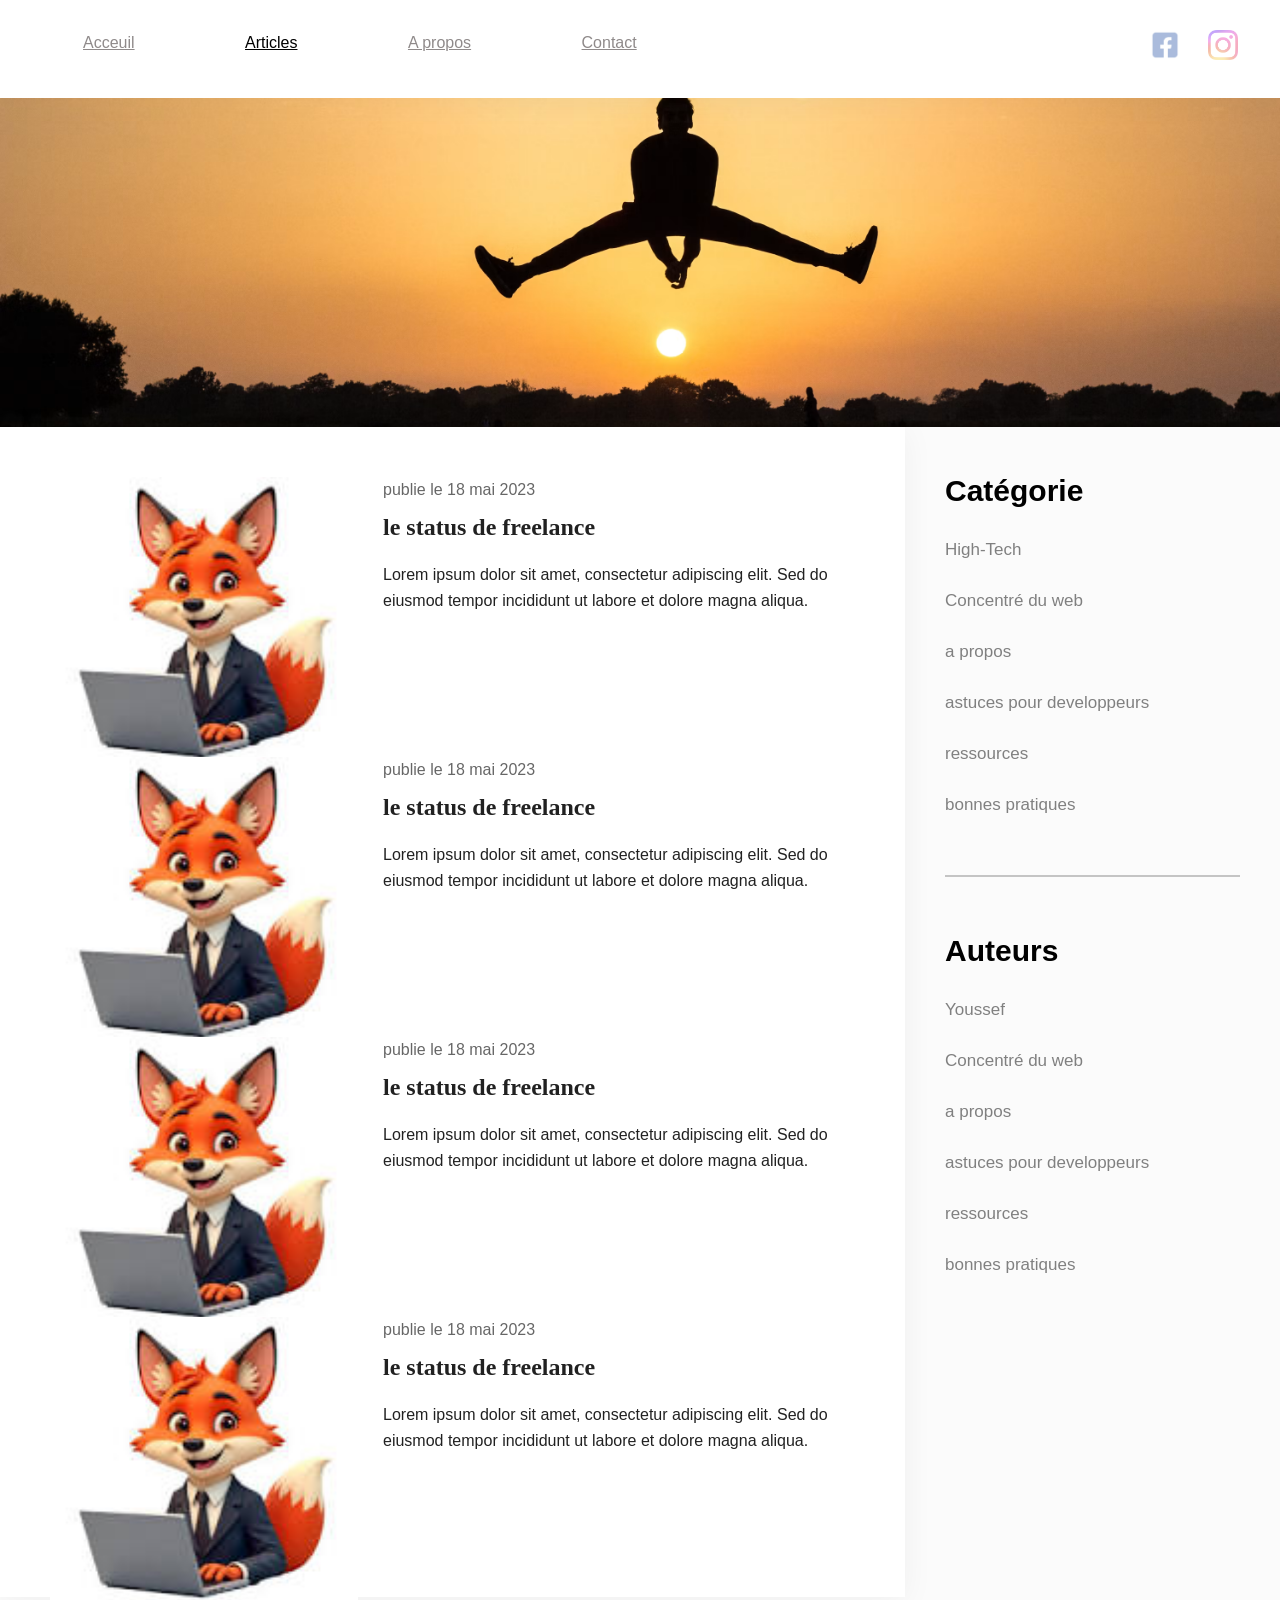
==== TPS/formation_CSS_TP1/index.html @ c53a4307 "ajout du tps" ====
<!DOCTYPE html>
<html lang="en">
<head>
    <meta charset="UTF-8">
    <meta name="viewport" content="width=device-width, initial-scale=1.0">
    <title>mon blog</title>
    <link rel="stylesheet" href="style.css">
</head>
<body>
    <header class="topbar">
        <nav>
           <a href="#">Acceuil</a>
           <a href="#" class="active">Articles</a>
           <a href="#">A propos</a>
           <a href="#">Contact</a>
        </nav>
        <div class="social">
            <a href="#" title="facebook"><img src="fb.png" title="facebook"></a>
            <a href="#" title="insta"><img src="insta.jpg" title="insta"></a>
        </div>
    </header>
    <div class="banner"></div>
    <main class="main">
        <div class="container">
            <article class="article">
                <a href="article.html" class="article-img"><img src="fox.jpg" alt="Article"></a>
                <div class="article-date">publie le 18 mai 2023</div>
                <h2 class="article-title"><a href="article.html">le status de freelance</a></h2>
                <p class="article-content">Lorem ipsum dolor sit amet, consectetur adipiscing elit. Sed do eiusmod tempor incididunt ut labore et dolore magna aliqua.</p>
            </article>
            <article class="article">
                <a href="article.html" class="article-img"><img src="fox.jpg" alt="Article"></a>
                <div class="article-date">publie le 18 mai 2023</div>
                <h2 class="article-title"><a href="article.html">le status de freelance</a></h2>
                <p class="article-content">Lorem ipsum dolor sit amet, consectetur adipiscing elit. Sed do eiusmod tempor incididunt ut labore et dolore magna aliqua.</p>
            </article>
            <article class="article">
                <a href="article.html" class="article-img"><img src="fox.jpg" alt="Article"></a>
                <div class="article-date">publie le 18 mai 2023</div>
                <h2 class="article-title"><a href="article.html">le status de freelance</a></h2>
                <p class="article-content">Lorem ipsum dolor sit amet, consectetur adipiscing elit. Sed do eiusmod tempor incididunt ut labore et dolore magna aliqua.</p>
            </article>
            <article class="article">
                <a href="article.html" class="article-img"><img src="fox.jpg" alt="Article"></a>
                <div class="article-date">publie le 18 mai 2023</div>
                <h2 class="article-title"><a href="article.html">le status de freelance</a></h2>
                <p class="article-content">Lorem ipsum dolor sit amet, consectetur adipiscing elit. Sed do eiusmod tempor incididunt ut labore et dolore magna aliqua.</p>
            </article>
        </div>
    </main>
    <aside class="sidebar">
        <h4 class="sidebar-title">Catégorie</h4>
        <ul>
            <li><a href="#">High-Tech</a></li>
            <li><a href="#">Concentré du web</a></li>
            <li><a href="#">a propos</a></li>
            <li><a href="#">astuces pour developpeurs</a></li>
            <li><a href="#">ressources</a></li>
            <li><a href="#">bonnes pratiques</a></li>
        </ul>
        <hr>
        <h4 class="sidebar-title">Auteurs</h4>
        <ul>
            <li><a href="#">Youssef</a></li>
            <li><a href="#">Concentré du web</a></li>
            <li><a href="#">a propos</a></li>
            <li><a href="#">astuces pour developpeurs</a></li>
            <li><a href="#">ressources</a></li>
            <li><a href="#">bonnes pratiques</a></li>
        </ul>
    </aside>

    <footer class="footer">
        Créé par ysf
    </footer>
</body>
</html>
---- TPS/formation_CSS_TP1/style.css ----
*{
    box-sizing: border-box;
}

body,html{
    font-size: 16px;
    font-family:"Montserrat",sans-serif;
    color:rgba(0, 0, 0, .87);
    line-height: 1.6;
    margin: 0;
    background-color: #FBFBFB;
}
.social img{
    width: 30px;
    height: 30px;
}
.topbar{
    background-color: #fff;
    position: fixed;
    top: 0;
    left: 0;
    right: 0;
    width: 100%;
    padding: 30px;
    z-index: 3;
    box-shadow: 0px 4px 30px rgba(0, 0, 0, .05);
}
.topbar nav{
    float: left;
    text-decoration: none;
    font-weight:500;
}
.topbar nav a{
    color: rgb(143, 138, 138);
    padding: 0 53px;
}
.topbar nav a:hover, .topbar nav a.active{
    color: #000;
}
.social{
    float:right;
}
.social a{
    padding: 0 12px;
    opacity: 0.4;
}
.social a:hover{
    opacity: 1;
}
.banner{
    height: 427px;
    background: url("banner.avif") no-repeat center center/ cover;
}
.main{
    float:left;
    background-color: #FFF;
    width:calc(100% - 375px);
    box-shadow: 0px 4px 30px rgba(0, 0, 0, .05);
    z-index: 2;
    position: relative;
}
.sidebar{
    float:right;
    background-color: #FBFBFB;
    width: 375px;
    padding: 40px;
    font-size: 17px;
    z-index: 1;
}

.sidebar-title{
    font-size: 30px;
    color:black;
    margin:15px 0;
}

.sidebar-title:first-child{
    margin-top: 0;
}
.sidebar ul{
    margin: 0;
    padding: 0;
    list-style: none;
    line-height: 2.3;

}
.sidebar li{
    padding: 6px 0;
}

.sidebar li:first-child{
    padding-top: 0;
}

.sidebar li:last-child{
    padding-bottom: 0;
}

.sidebar a{
    color:gray;
    text-decoration: none;
}
.sidebar a:hover{
    text-decoration: underline;
}

hr{
    border:1px solid #C4C4C4;
    margin:50px 0;
}

.article{
    position: relative;
    margin: 50px;
    padding-left: 333px;
    min-height: 230px;
}

.article-img{
    position: absolute;
    left: 0;
    top: 0;
    width: 308px;
    height: 203px;
    margin-right: 25px;
}
.article-img img{
    width: 100%;
    height: auto;
}
.article-date{
    font-weight: 300;
    color: rgba(0,0,0,.6);
    margin-bottom: 5px;
}

.article a{
    color:inherit;
    text-decoration: none;
}

.article a:hover{
    text-decoration: underline;
}

.article-title{
    font: size 2.25rem;
    font-family: "cardo",serif;
    margin: 0 0 15px 0;
}
.footer{
    clear:both;
}

.container{
    margin: 0 auto;
    max-width: 940px;
}

.article{
    perspective: 100px;
}
.article-img{
    transition: all 1s;
}
.article-img:hover{
    transform: rotateY(60deg);
    scale: 0.5;
}
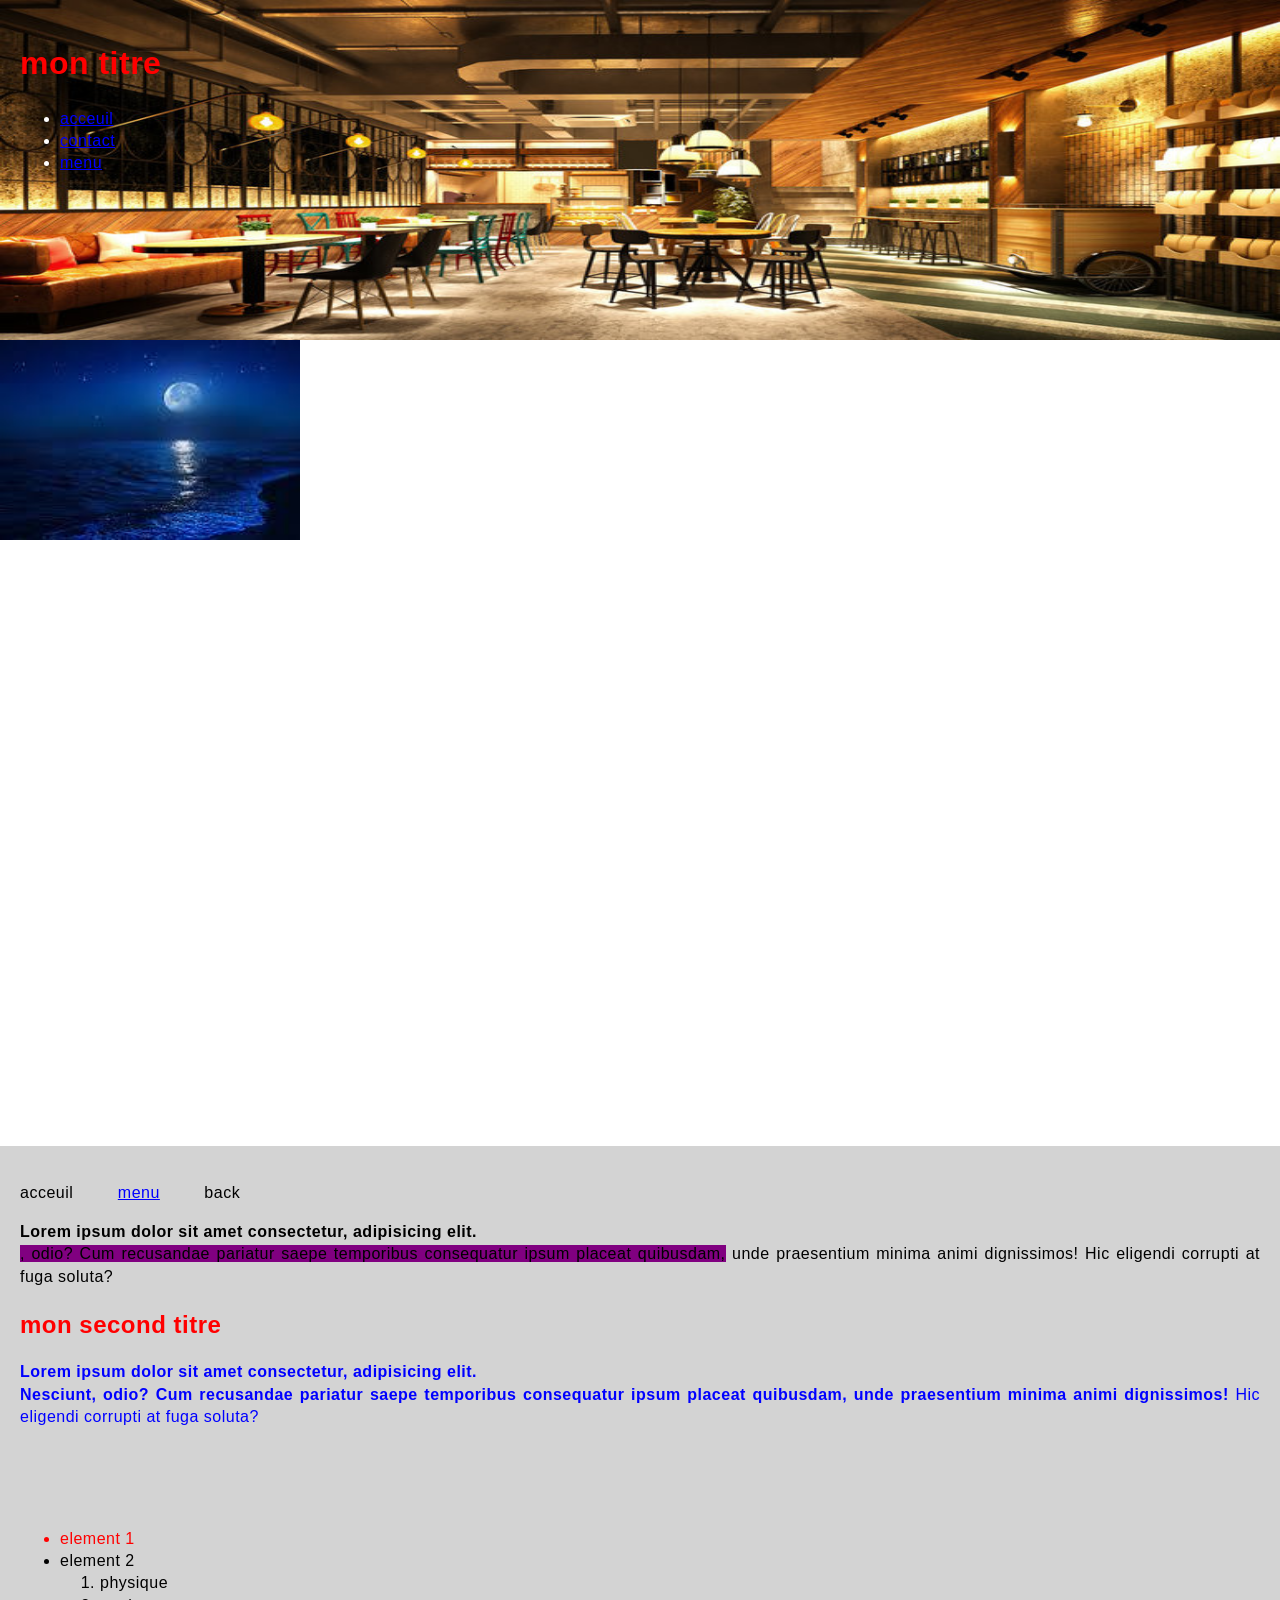
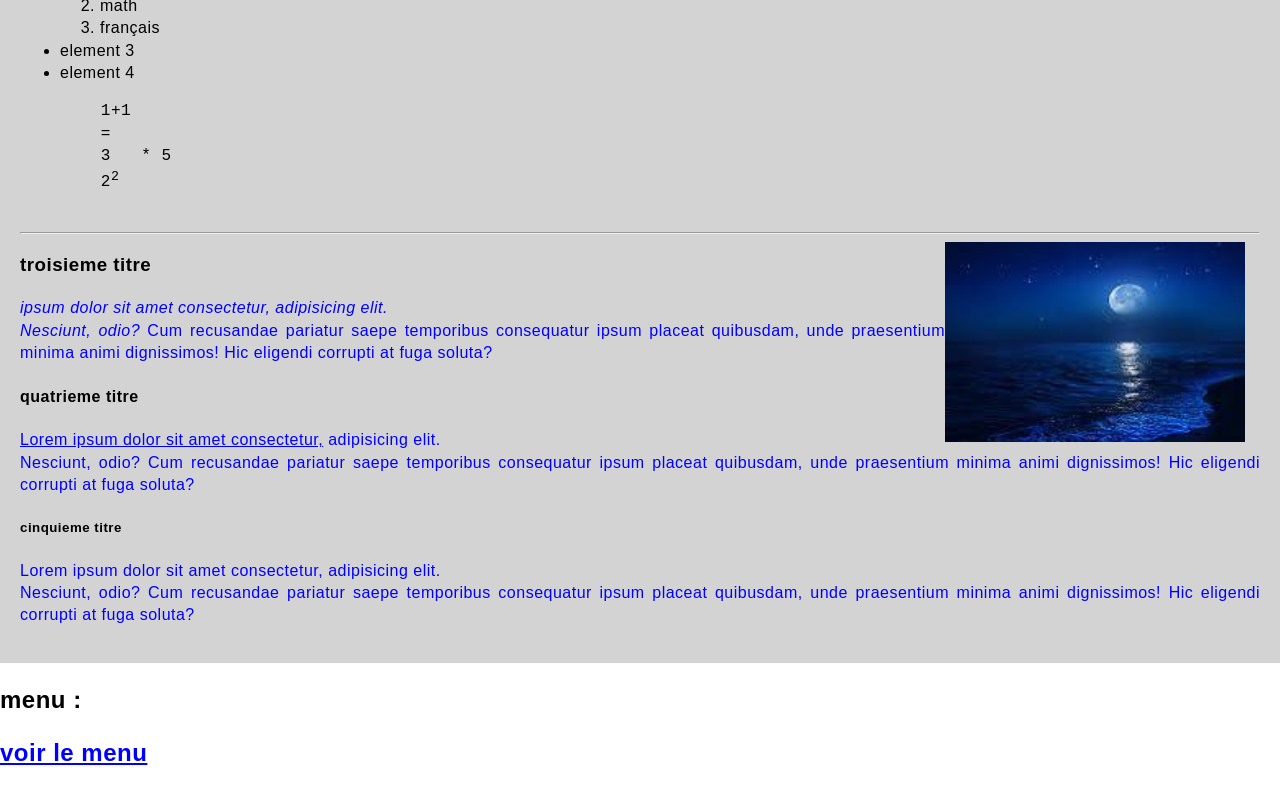
==== commit 3d51bba3: "rearrangement TP1" ====
--- a/TPS/formation_CSS_TP1/index.html
+++ b/TPS/formation_CSS_TP1/index.html
@@ -1,77 +1,75 @@
 <!DOCTYPE html>
-<html lang="en">
+<html lang="fr">
 <head>
     <meta charset="UTF-8">
     <meta name="viewport" content="width=device-width, initial-scale=1.0">
-    <title>mon blog</title>
+    <title>ma premierere page</title>
     <link rel="stylesheet" href="style.css">
 </head>
 <body>
-    <header class="topbar">
-        <nav>
-           <a href="#">Acceuil</a>
-           <a href="#" class="active">Articles</a>
-           <a href="#">A propos</a>
-           <a href="#">Contact</a>
+    <header class="header">
+        <h1 class="title">mon titre</h1>
+        <nav class="header.nav">
+            <ul>
+                <li><a href="index.html">acceuil</a></li>
+                <li><a href="contact.html">contact</a></li>
+                <li><a href="menu.html">menu</a></li>
+            </ul>
         </nav>
-        <div class="social">
-            <a href="#" title="facebook"><img src="fb.png" title="facebook"></a>
-            <a href="#" title="insta"><img src="insta.jpg" title="insta"></a>
+        <div class="header-clear">
         </div>
+        
     </header>
-    <div class="banner"></div>
-    <main class="main">
-        <div class="container">
-            <article class="article">
-                <a href="article.html" class="article-img"><img src="fox.jpg" alt="Article"></a>
-                <div class="article-date">publie le 18 mai 2023</div>
-                <h2 class="article-title"><a href="article.html">le status de freelance</a></h2>
-                <p class="article-content">Lorem ipsum dolor sit amet, consectetur adipiscing elit. Sed do eiusmod tempor incididunt ut labore et dolore magna aliqua.</p>
-            </article>
-            <article class="article">
-                <a href="article.html" class="article-img"><img src="fox.jpg" alt="Article"></a>
-                <div class="article-date">publie le 18 mai 2023</div>
-                <h2 class="article-title"><a href="article.html">le status de freelance</a></h2>
-                <p class="article-content">Lorem ipsum dolor sit amet, consectetur adipiscing elit. Sed do eiusmod tempor incididunt ut labore et dolore magna aliqua.</p>
-            </article>
-            <article class="article">
-                <a href="article.html" class="article-img"><img src="fox.jpg" alt="Article"></a>
-                <div class="article-date">publie le 18 mai 2023</div>
-                <h2 class="article-title"><a href="article.html">le status de freelance</a></h2>
-                <p class="article-content">Lorem ipsum dolor sit amet, consectetur adipiscing elit. Sed do eiusmod tempor incididunt ut labore et dolore magna aliqua.</p>
-            </article>
-            <article class="article">
-                <a href="article.html" class="article-img"><img src="fox.jpg" alt="Article"></a>
-                <div class="article-date">publie le 18 mai 2023</div>
-                <h2 class="article-title"><a href="article.html">le status de freelance</a></h2>
-                <p class="article-content">Lorem ipsum dolor sit amet, consectetur adipiscing elit. Sed do eiusmod tempor incididunt ut labore et dolore magna aliqua.</p>
-            </article>
-        </div>
-    </main>
-    <aside class="sidebar">
-        <h4 class="sidebar-title">Catégorie</h4>
-        <ul>
-            <li><a href="#">High-Tech</a></li>
-            <li><a href="#">Concentré du web</a></li>
-            <li><a href="#">a propos</a></li>
-            <li><a href="#">astuces pour developpeurs</a></li>
-            <li><a href="#">ressources</a></li>
-            <li><a href="#">bonnes pratiques</a></li>
-        </ul>
-        <hr>
-        <h4 class="sidebar-title">Auteurs</h4>
-        <ul>
-            <li><a href="#">Youssef</a></li>
-            <li><a href="#">Concentré du web</a></li>
-            <li><a href="#">a propos</a></li>
-            <li><a href="#">astuces pour developpeurs</a></li>
-            <li><a href="#">ressources</a></li>
-            <li><a href="#">bonnes pratiques</a></li>
-        </ul>
-    </aside>
+    
+    
+    
+    <iframe src="https://wikipedia.org" width="600" height="800" frameborder="0" allowfullscreen></iframe>
+    <img src="image1.jpg" class="alignleft">
+    <article class="main">
+    <div><p>acceuil &nbsp &nbsp &nbsp &nbsp <a href="#menu">menu</a> &nbsp &nbsp &nbsp &nbsp back</p>
+    <p><b>Lorem ipsum dolor sit amet consectetur, adipisicing elit.</b><br>
+         <span>, odio? Cum recusandae pariatur saepe temporibus consequatur ipsum placeat quibusdam,</span>
+          unde praesentium minima animi dignissimos! Hic eligendi corrupti at fuga soluta?</p></div>
+    <span><h2 class="title">mon second titre</h2>
+    <p><b>Lorem ipsum dolor sit amet consectetur, adipisicing elit.<br></span>
+         Nesciunt, odio? Cum recusandae pariatur saepe temporibus consequatur ipsum placeat quibusdam,
+          unde praesentium minima animi dignissimos!</b> Hic eligendi corrupti at fuga soluta?</p>
+    <br><br><br>
+    <ul>
+        <li id="elem1">element 1</li>
+        <li>element 2
+            <ol>
+                <li>physique</li>
+                <li>math</li>
+                <li>français</li>
+            </ol>
+        </li>
+        <li>element 3</li>
+        <li>element 4</li>
+    </ul>
+    <pre>
+        1+1
+        =
+        3   * 5
+        2<sup>2</sup>
+    </pre>
 
-    <footer class="footer">
-        Créé par ysf
-    </footer>
+    <hr>
+    <img src="image1.jpg" class="alignright">
+    <h3>troisieme titre</h3>
+    <p><em>ipsum dolor sit amet consectetur, adipisicing elit.<br>
+         Nesciunt, odio?</em> Cum recusandae pariatur saepe temporibus consequatur ipsum placeat quibusdam,
+          unde praesentium minima animi dignissimos! Hic eligendi corrupti at fuga soluta?</p>
+    <h4>quatrieme titre</h4>
+    <p><u>Lorem ipsum dolor sit amet consectetur,</u> adipisicing elit.<br>
+         Nesciunt, odio? Cum recusandae pariatur saepe temporibus consequatur ipsum placeat quibusdam,
+          unde praesentium minima animi dignissimos! Hic eligendi corrupti at fuga soluta?</p>
+    <h5>cinquieme titre</h5>
+    <p>Lorem ipsum dolor sit amet consectetur, adipisicing elit.<br>
+         Nesciunt, odio? Cum recusandae pariatur saepe temporibus consequatur ipsum placeat quibusdam,
+          unde praesentium minima animi dignissimos! Hic eligendi corrupti at fuga soluta?</p>
+    </article>
+    <h2 id="menu">menu :</h2>
+    <a href="menu.html" target="_blank"><h2>voir le menu</h2></a>
 </body>
 </html>
--- a/TPS/formation_CSS_TP1/style.css
+++ b/TPS/formation_CSS_TP1/style.css
@@ -1,169 +1,145 @@
-*{
-    box-sizing: border-box;
+body{
+    margin: 0;
+    line-height: 1.4;
+    letter-spacing: 0.5px;
+    font-family:"comic sans ms","helvetica",sans-serif;
+}
+.title,#elem1{
+    color: red;
+}
+h2 ~ p{
+    color: blue;
+}
+input[type="text"]{
+    width: 200px;
+}
+a{
+    color: blue;
+}
+a:hover{
+    color: green;
+}
+span{
+    background-color: purple;
+}
+.header{
+    /*position: fixed;
+    top: 0;
+    left: 0;
+    right: 0; */
+    background-color:grey;
+    padding: 20px;
+    margin-top: 0px;
+    height: 300px;
+    color:white;
+    background-image: url("image4.jpg");
+    background-repeat: no-repeat;
+    background-attachment: local,fixed;
+    background-position:center top;
+    background-size: 100% 100%,cover;
+}
+.header-img{
+    width: 300px;
+    height: 200px;
+    
+}
+.header-title{
+    margin-top: 0;
+    font-size: 30px;
+    font-weight: 900;
+    font-style: italic;
+
+}
+.header-nav{
+    overflow: hidden;
+    text-align: center;
+}
+.header-nav a{
+    color:white;    
+    text-decoration: none;
+}
+.header-nav a:hover{
+    text-decoration: underline;
+}
+.main{
+    background-color: lightgray;
+    padding: 20px;
+    overflow: hidden;
+    font-size: 16px;
+}
+.main p{
+    text-align: justify;}
+.button{
+    color: white;
+    background-color: rgb(20, 123, 192);
+    padding: 5px 10px;
+    text-decoration: none;
+    font-size: 20px;
+}
+.footer{
+    background-color: grey;
+    padding: 10px 20px;
+}
+.alignleft{
+    width: 300px;
+    height: 200px;
+    float: left;
+    margin-right: 15px;
+}
+.alignright{
+    width: 300px;
+    height: 200px;
+    float: right;
+    margin-right: 15px;
+}
+hr{
+    clear: both;
 }
 
-body,html{
-    font-size: 16px;
-    font-family:"Montserrat",sans-serif;
-    color:rgba(0, 0, 0, .87);
-    line-height: 1.6;
-    margin: 0;
-    background-color: #FBFBFB;
+.header-bar{
+    display: flex;
+    justify-content: space-between;
+    align-items: center;
 }
-.social img{
-    width: 30px;
-    height: 30px;
+.header-nav{
+    width:100%;
+    display: flex;
+    justify-content: space-evenly;
 }
-.topbar{
-    background-color: #fff;
-    position: fixed;
-    top: 0;
-    left: 0;
-    right: 0;
-    width: 100%;
-    padding: 30px;
-    z-index: 3;
-    box-shadow: 0px 4px 30px rgba(0, 0, 0, .05);
-}
-.topbar nav{
-    float: left;
-    text-decoration: none;
-    font-weight:500;
-}
-.topbar nav a{
-    color: rgb(143, 138, 138);
-    padding: 0 53px;
-}
-.topbar nav a:hover, .topbar nav a.active{
-    color: #000;
-}
-.social{
-    float:right;
-}
-.social a{
-    padding: 0 12px;
-    opacity: 0.4;
-}
-.social a:hover{
-    opacity: 1;
+.header-title{
+    white-space: nowrap;
 }
 .banner{
-    height: 427px;
-    background: url("banner.avif") no-repeat center center/ cover;
+    padding: 20px;
+    display: flex;
+    flex-direction: column;
+    justify-content: center;
+    align-items: flex-start;
+    background-color: rgb(238, 237, 237);
+    height: 300px;
 }
+.banner h1{
+    margin-bottom: 0 0 10px 0;
+}
+.banner p{
+    margin-top: 0;
+}
+.banner a{
+    padding: 5px 10px;
+    background-color:blue;
+   color:white;
+   text-decoration: none;
+   line-height: 1;
+}
+.page{
+    display: flex;
+}
+
 .main{
-    float:left;
-    background-color: #FFF;
-    width:calc(100% - 375px);
-    box-shadow: 0px 4px 30px rgba(0, 0, 0, .05);
-    z-index: 2;
-    position: relative;
+    flex:1 1;    
 }
 .sidebar{
-    float:right;
-    background-color: #FBFBFB;
-    width: 375px;
-    padding: 40px;
-    font-size: 17px;
-    z-index: 1;
-}
-
-.sidebar-title{
-    font-size: 30px;
-    color:black;
-    margin:15px 0;
-}
-
-.sidebar-title:first-child{
-    margin-top: 0;
-}
-.sidebar ul{
-    margin: 0;
-    padding: 0;
-    list-style: none;
-    line-height: 2.3;
-
-}
-.sidebar li{
-    padding: 6px 0;
-}
-
-.sidebar li:first-child{
-    padding-top: 0;
-}
-
-.sidebar li:last-child{
-    padding-bottom: 0;
-}
-
-.sidebar a{
-    color:gray;
-    text-decoration: none;
-}
-.sidebar a:hover{
-    text-decoration: underline;
-}
-
-hr{
-    border:1px solid #C4C4C4;
-    margin:50px 0;
-}
-
-.article{
-    position: relative;
-    margin: 50px;
-    padding-left: 333px;
-    min-height: 230px;
-}
-
-.article-img{
-    position: absolute;
-    left: 0;
-    top: 0;
-    width: 308px;
-    height: 203px;
-    margin-right: 25px;
-}
-.article-img img{
-    width: 100%;
-    height: auto;
-}
-.article-date{
-    font-weight: 300;
-    color: rgba(0,0,0,.6);
-    margin-bottom: 5px;
-}
-
-.article a{
-    color:inherit;
-    text-decoration: none;
-}
-
-.article a:hover{
-    text-decoration: underline;
-}
-
-.article-title{
-    font: size 2.25rem;
-    font-family: "cardo",serif;
-    margin: 0 0 15px 0;
-}
-.footer{
-    clear:both;
-}
-
-.container{
-    margin: 0 auto;
-    max-width: 940px;
-}
-
-.article{
-    perspective: 100px;
-}
-.article-img{
-    transition: all 1s;
-}
-.article-img:hover{
-    transform: rotateY(60deg);
-    scale: 0.5;
+    flex:none;
+    width: 250px;
+    background-color: white;
 }
